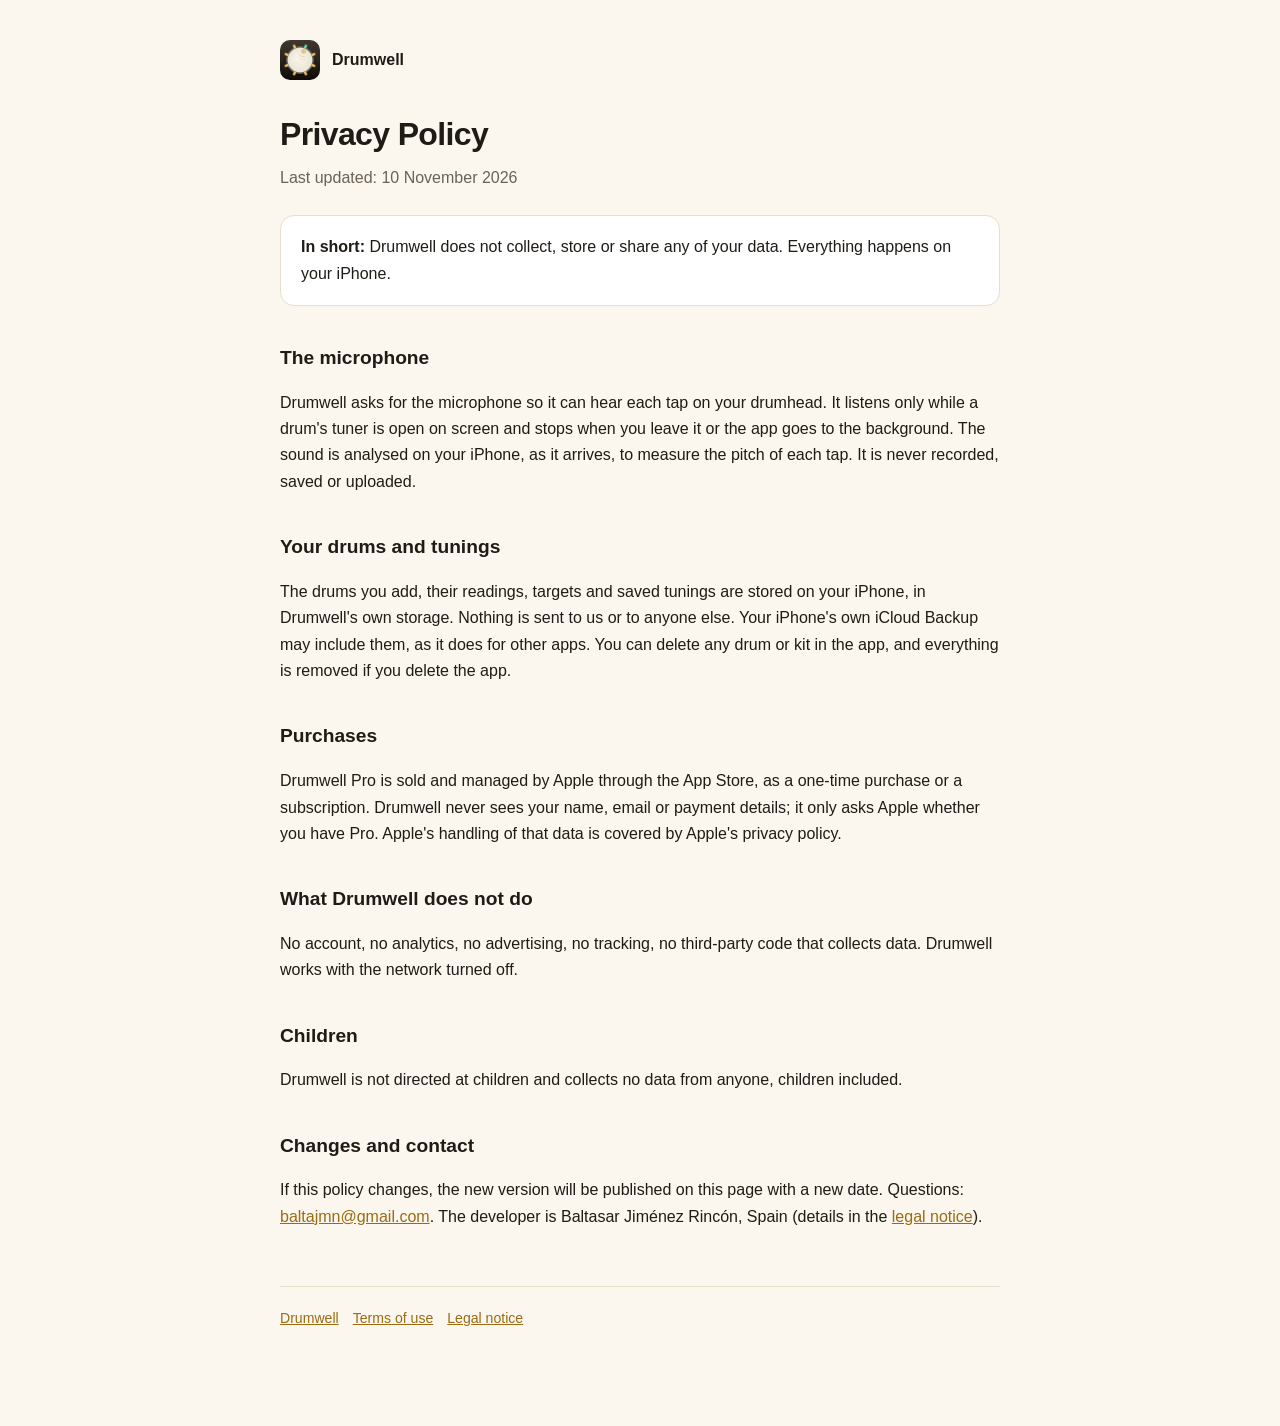
==== privacy/index.html @ eb7dcdca "Web: landing, privacy and terms Co-Authored-By: Claude Opus 5.5 <noreply@anthropic.com>" ====
<!doctype html>
<html lang="en">
<head>
<meta charset="utf-8">
<meta name="viewport" content="width=device-width, initial-scale=1">
<title>Drumwell Privacy Policy</title>
<meta name="description" content="Drumwell does not collect any data. The microphone is analysed on your iPhone and nothing is recorded.">
<link rel="canonical" href="https://drumwell.baltajmn.dev/privacy/">
<link rel="icon" href="/dw/icon-64.png" type="image/png">
<link rel="stylesheet" href="/dw/site.css">
</head>
<body>
<main>
<a class="brand" href="/"><img src="/dw/icon-180.png" alt="">Drumwell</a>
<h1>Privacy Policy</h1>
<p class="lede">Last updated: 10 November 2026</p>

<div class="box"><p><strong>In short:</strong> Drumwell does not collect, store or share any of your data. Everything happens on your iPhone.</p></div>

<h2>The microphone</h2>
<p>Drumwell asks for the microphone so it can hear each tap on your drumhead. It listens only while a drum's tuner is open on screen and stops when you leave it or the app goes to the background. The sound is analysed on your iPhone, as it arrives, to measure the pitch of each tap. It is never recorded, saved or uploaded.</p>

<h2>Your drums and tunings</h2>
<p>The drums you add, their readings, targets and saved tunings are stored on your iPhone, in Drumwell's own storage. Nothing is sent to us or to anyone else. Your iPhone's own iCloud Backup may include them, as it does for other apps. You can delete any drum or kit in the app, and everything is removed if you delete the app.</p>

<h2>Purchases</h2>
<p>Drumwell Pro is sold and managed by Apple through the App Store, as a one-time purchase or a subscription. Drumwell never sees your name, email or payment details; it only asks Apple whether you have Pro. Apple's handling of that data is covered by Apple's privacy policy.</p>

<h2>What Drumwell does not do</h2>
<p>No account, no analytics, no advertising, no tracking, no third-party code that collects data. Drumwell works with the network turned off.</p>

<h2>Children</h2>
<p>Drumwell is not directed at children and collects no data from anyone, children included.</p>

<h2>Changes and contact</h2>
<p>If this policy changes, the new version will be published on this page with a new date. Questions: <a href="mailto:baltajmn@gmail.com?subject=Drumwell%20privacy">baltajmn@gmail.com</a>. The developer is Baltasar Jiménez Rincón, Spain (details in the <a href="/legal.html">legal notice</a>).</p>

<footer><a href="/">Drumwell</a><a href="https://www.apple.com/legal/internet-services/itunes/dev/stdeula/">Terms of use</a><a href="/legal.html">Legal notice</a></footer>
</main>
</body>
</html>
---- dw/site.css ----
:root { --bg: #FBF7EE; --surface: #FFFFFF; --ink: #1F1B16; --muted: #6B6257; --line: #E8DFCD; --accent: #9A6B12; }
@media (prefers-color-scheme: dark) {
  :root { --bg: #161411; --surface: #211E1A; --ink: #F3ECDF; --muted: #B0A595; --line: #37312A; --accent: #E9B44C; }
}
* { box-sizing: border-box; }
body { margin: 0; padding: 40px 20px 96px; background: var(--bg); color: var(--ink);
  font: 16px/1.65 -apple-system, BlinkMacSystemFont, "Segoe UI", Roboto, Helvetica, Arial, sans-serif; }
main { max-width: 720px; margin: 0 auto; }
h1 { font-size: 2rem; font-weight: 650; letter-spacing: -0.02em; margin: 0 0 4px; }
h2 { font-size: 1.2rem; font-weight: 650; margin: 36px 0 8px; }
.brand { display: flex; align-items: center; gap: 12px; margin: 0 0 28px; text-decoration: none; color: var(--ink); font-weight: 650; }
.brand img { width: 40px; height: 40px; border-radius: 10px; }
.lede { color: var(--muted); margin: 0 0 24px; }
.box { background: var(--surface); border: 1px solid var(--line); border-radius: 14px; padding: 18px 20px; margin: 24px 0; }
.box p { margin: 0; }
table { border-collapse: collapse; width: 100%; font-size: 0.94rem; }
th, td { text-align: left; padding: 10px 12px; border-bottom: 1px solid var(--line); vertical-align: top; }
th { color: var(--muted); font-weight: 600; width: 32%; }
a { color: var(--accent); }
footer { color: var(--muted); font-size: 0.88rem; margin-top: 56px; border-top: 1px solid var(--line); padding-top: 20px; }
footer a { margin-right: 14px; }
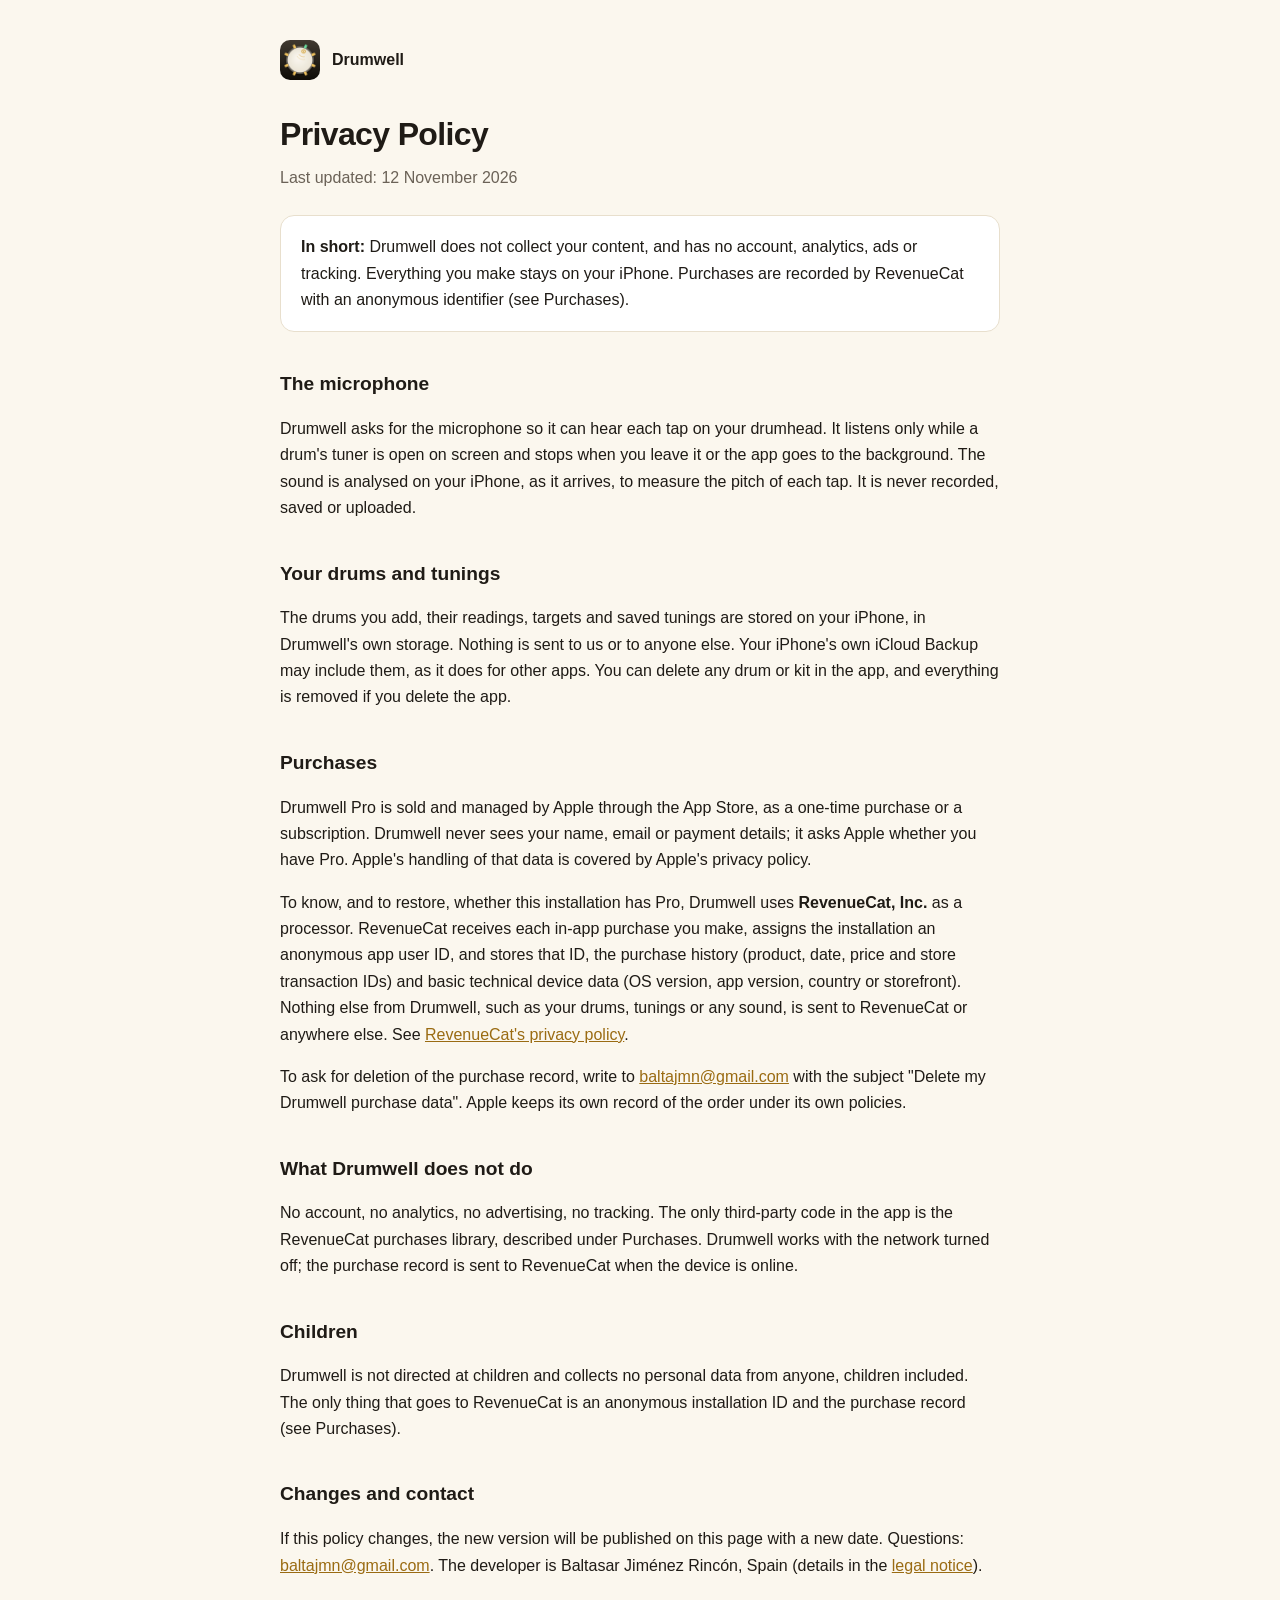
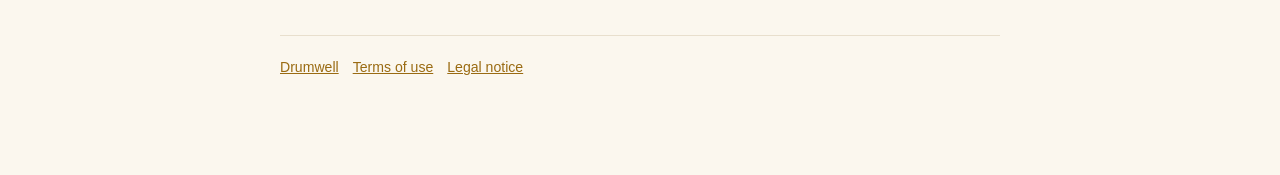
==== commit b71aecee: "Privacy: RevenueCat records purchases Co-Authored-By: Claude Opus 5.5 <noreply@anthropic.com>" ====
--- a/privacy/index.html
+++ b/privacy/index.html
@@ -4,7 +4,7 @@
 <meta charset="utf-8">
 <meta name="viewport" content="width=device-width, initial-scale=1">
 <title>Drumwell Privacy Policy</title>
-<meta name="description" content="Drumwell does not collect any data. The microphone is analysed on your iPhone and nothing is recorded.">
+<meta name="description" content="Drumwell does not collect your content and has no account, analytics, ads or tracking. The microphone is analysed on your iPhone and nothing is recorded. Purchases are recorded by RevenueCat with an anonymous identifier.">
 <link rel="canonical" href="https://drumwell.baltajmn.dev/privacy/">
 <link rel="icon" href="/dw/icon-64.png" type="image/png">
 <link rel="stylesheet" href="/dw/site.css">
@@ -13,9 +13,9 @@
 <main>
 <a class="brand" href="/"><img src="/dw/icon-180.png" alt="">Drumwell</a>
 <h1>Privacy Policy</h1>
-<p class="lede">Last updated: 10 November 2026</p>
+<p class="lede">Last updated: 12 November 2026</p>
 
-<div class="box"><p><strong>In short:</strong> Drumwell does not collect, store or share any of your data. Everything happens on your iPhone.</p></div>
+<div class="box"><p><strong>In short:</strong> Drumwell does not collect your content, and has no account, analytics, ads or tracking. Everything you make stays on your iPhone. Purchases are recorded by RevenueCat with an anonymous identifier (see Purchases).</p></div>
 
 <h2>The microphone</h2>
 <p>Drumwell asks for the microphone so it can hear each tap on your drumhead. It listens only while a drum's tuner is open on screen and stops when you leave it or the app goes to the background. The sound is analysed on your iPhone, as it arrives, to measure the pitch of each tap. It is never recorded, saved or uploaded.</p>
@@ -24,13 +24,15 @@
 <p>The drums you add, their readings, targets and saved tunings are stored on your iPhone, in Drumwell's own storage. Nothing is sent to us or to anyone else. Your iPhone's own iCloud Backup may include them, as it does for other apps. You can delete any drum or kit in the app, and everything is removed if you delete the app.</p>
 
 <h2>Purchases</h2>
-<p>Drumwell Pro is sold and managed by Apple through the App Store, as a one-time purchase or a subscription. Drumwell never sees your name, email or payment details; it only asks Apple whether you have Pro. Apple's handling of that data is covered by Apple's privacy policy.</p>
+<p>Drumwell Pro is sold and managed by Apple through the App Store, as a one-time purchase or a subscription. Drumwell never sees your name, email or payment details; it asks Apple whether you have Pro. Apple's handling of that data is covered by Apple's privacy policy.</p>
+<p>To know, and to restore, whether this installation has Pro, Drumwell uses <strong>RevenueCat, Inc.</strong> as a processor. RevenueCat receives each in-app purchase you make, assigns the installation an anonymous app user ID, and stores that ID, the purchase history (product, date, price and store transaction IDs) and basic technical device data (OS version, app version, country or storefront). Nothing else from Drumwell, such as your drums, tunings or any sound, is sent to RevenueCat or anywhere else. See <a href="https://www.revenuecat.com/privacy" rel="noopener">RevenueCat's privacy policy</a>.</p>
+<p>To ask for deletion of the purchase record, write to <a href="mailto:baltajmn@gmail.com?subject=Delete%20my%20Drumwell%20purchase%20data">baltajmn@gmail.com</a> with the subject "Delete my Drumwell purchase data". Apple keeps its own record of the order under its own policies.</p>
 
 <h2>What Drumwell does not do</h2>
-<p>No account, no analytics, no advertising, no tracking, no third-party code that collects data. Drumwell works with the network turned off.</p>
+<p>No account, no analytics, no advertising, no tracking. The only third-party code in the app is the RevenueCat purchases library, described under Purchases. Drumwell works with the network turned off; the purchase record is sent to RevenueCat when the device is online.</p>
 
 <h2>Children</h2>
-<p>Drumwell is not directed at children and collects no data from anyone, children included.</p>
+<p>Drumwell is not directed at children and collects no personal data from anyone, children included. The only thing that goes to RevenueCat is an anonymous installation ID and the purchase record (see Purchases).</p>
 
 <h2>Changes and contact</h2>
 <p>If this policy changes, the new version will be published on this page with a new date. Questions: <a href="mailto:baltajmn@gmail.com?subject=Drumwell%20privacy">baltajmn@gmail.com</a>. The developer is Baltasar Jiménez Rincón, Spain (details in the <a href="/legal.html">legal notice</a>).</p>
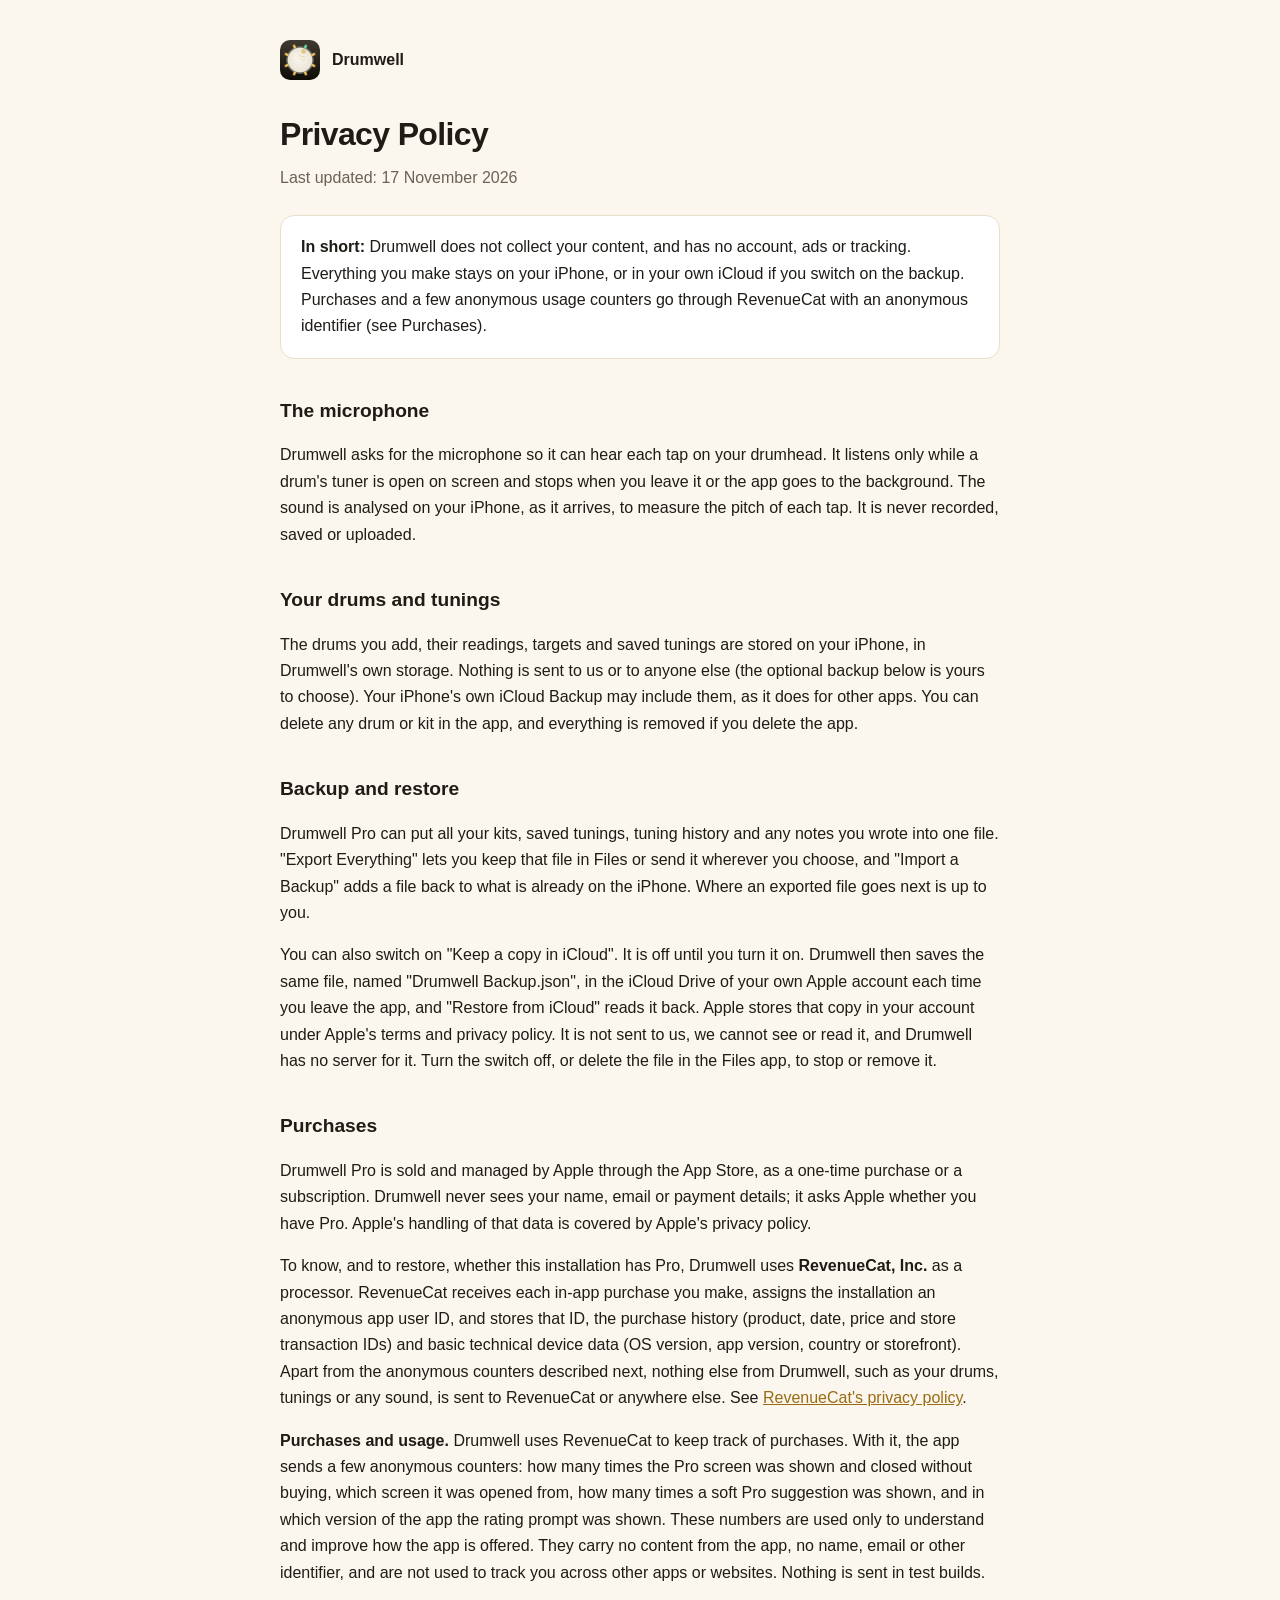
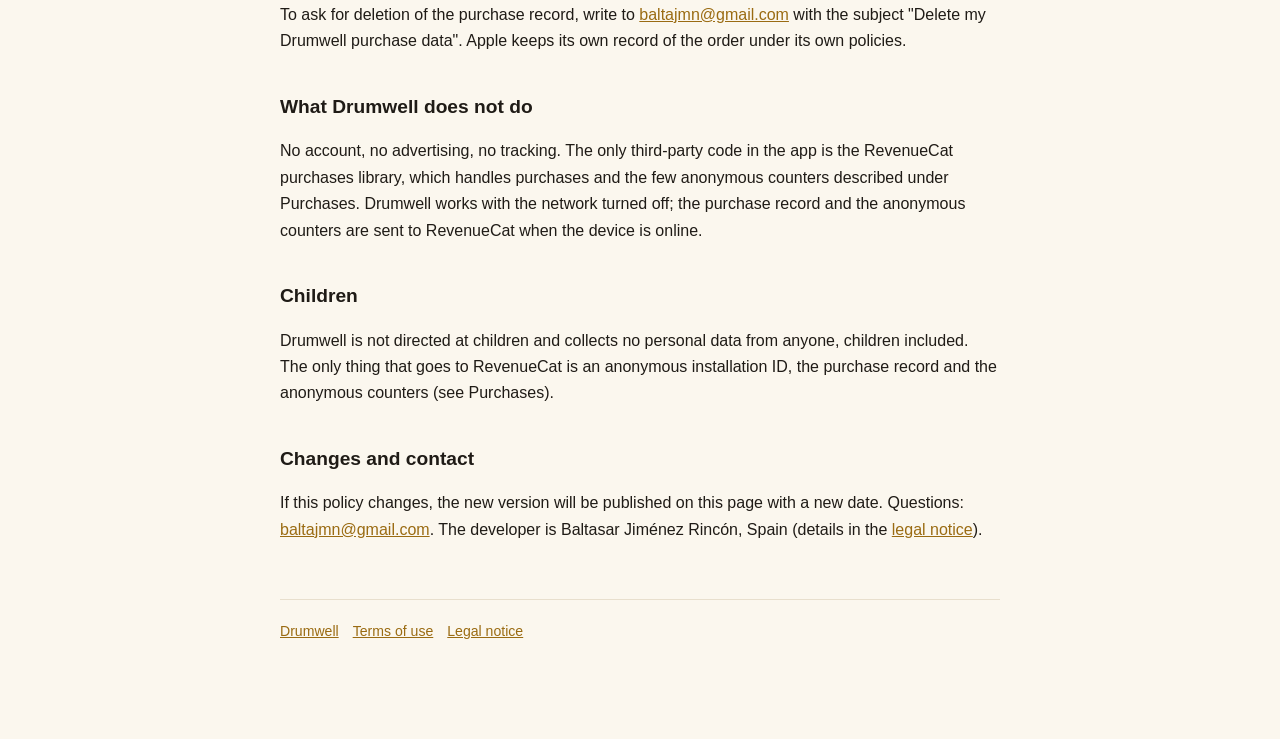
==== commit 7a45dc69: "Privacy 1.4: anonymous usage counters, optional iCloud/file backup Co-Authored-By: Claude Opus 5.5 <" ====
--- a/privacy/index.html
+++ b/privacy/index.html
@@ -4,7 +4,7 @@
 <meta charset="utf-8">
 <meta name="viewport" content="width=device-width, initial-scale=1">
 <title>Drumwell Privacy Policy</title>
-<meta name="description" content="Drumwell does not collect your content and has no account, analytics, ads or tracking. The microphone is analysed on your iPhone and nothing is recorded. Purchases are recorded by RevenueCat with an anonymous identifier.">
+<meta name="description" content="Drumwell does not collect your content and has no account, ads or tracking. The microphone is analysed on your iPhone and nothing is recorded. Purchases and a few anonymous usage counters go through RevenueCat with an anonymous identifier.">
 <link rel="canonical" href="https://drumwell.baltajmn.dev/privacy/">
 <link rel="icon" href="/dw/icon-64.png" type="image/png">
 <link rel="stylesheet" href="/dw/site.css">
@@ -13,26 +13,31 @@
 <main>
 <a class="brand" href="/"><img src="/dw/icon-180.png" alt="">Drumwell</a>
 <h1>Privacy Policy</h1>
-<p class="lede">Last updated: 12 November 2026</p>
+<p class="lede">Last updated: 17 November 2026</p>
 
-<div class="box"><p><strong>In short:</strong> Drumwell does not collect your content, and has no account, analytics, ads or tracking. Everything you make stays on your iPhone. Purchases are recorded by RevenueCat with an anonymous identifier (see Purchases).</p></div>
+<div class="box"><p><strong>In short:</strong> Drumwell does not collect your content, and has no account, ads or tracking. Everything you make stays on your iPhone, or in your own iCloud if you switch on the backup. Purchases and a few anonymous usage counters go through RevenueCat with an anonymous identifier (see Purchases).</p></div>
 
 <h2>The microphone</h2>
 <p>Drumwell asks for the microphone so it can hear each tap on your drumhead. It listens only while a drum's tuner is open on screen and stops when you leave it or the app goes to the background. The sound is analysed on your iPhone, as it arrives, to measure the pitch of each tap. It is never recorded, saved or uploaded.</p>
 
 <h2>Your drums and tunings</h2>
-<p>The drums you add, their readings, targets and saved tunings are stored on your iPhone, in Drumwell's own storage. Nothing is sent to us or to anyone else. Your iPhone's own iCloud Backup may include them, as it does for other apps. You can delete any drum or kit in the app, and everything is removed if you delete the app.</p>
+<p>The drums you add, their readings, targets and saved tunings are stored on your iPhone, in Drumwell's own storage. Nothing is sent to us or to anyone else (the optional backup below is yours to choose). Your iPhone's own iCloud Backup may include them, as it does for other apps. You can delete any drum or kit in the app, and everything is removed if you delete the app.</p>
+
+<h2>Backup and restore</h2>
+<p>Drumwell Pro can put all your kits, saved tunings, tuning history and any notes you wrote into one file. "Export Everything" lets you keep that file in Files or send it wherever you choose, and "Import a Backup" adds a file back to what is already on the iPhone. Where an exported file goes next is up to you.</p>
+<p>You can also switch on "Keep a copy in iCloud". It is off until you turn it on. Drumwell then saves the same file, named "Drumwell Backup.json", in the iCloud Drive of your own Apple account each time you leave the app, and "Restore from iCloud" reads it back. Apple stores that copy in your account under Apple's terms and privacy policy. It is not sent to us, we cannot see or read it, and Drumwell has no server for it. Turn the switch off, or delete the file in the Files app, to stop or remove it.</p>
 
 <h2>Purchases</h2>
 <p>Drumwell Pro is sold and managed by Apple through the App Store, as a one-time purchase or a subscription. Drumwell never sees your name, email or payment details; it asks Apple whether you have Pro. Apple's handling of that data is covered by Apple's privacy policy.</p>
-<p>To know, and to restore, whether this installation has Pro, Drumwell uses <strong>RevenueCat, Inc.</strong> as a processor. RevenueCat receives each in-app purchase you make, assigns the installation an anonymous app user ID, and stores that ID, the purchase history (product, date, price and store transaction IDs) and basic technical device data (OS version, app version, country or storefront). Nothing else from Drumwell, such as your drums, tunings or any sound, is sent to RevenueCat or anywhere else. See <a href="https://www.revenuecat.com/privacy" rel="noopener">RevenueCat's privacy policy</a>.</p>
+<p>To know, and to restore, whether this installation has Pro, Drumwell uses <strong>RevenueCat, Inc.</strong> as a processor. RevenueCat receives each in-app purchase you make, assigns the installation an anonymous app user ID, and stores that ID, the purchase history (product, date, price and store transaction IDs) and basic technical device data (OS version, app version, country or storefront). Apart from the anonymous counters described next, nothing else from Drumwell, such as your drums, tunings or any sound, is sent to RevenueCat or anywhere else. See <a href="https://www.revenuecat.com/privacy" rel="noopener">RevenueCat's privacy policy</a>.</p>
+<p><strong>Purchases and usage.</strong> Drumwell uses RevenueCat to keep track of purchases. With it, the app sends a few anonymous counters: how many times the Pro screen was shown and closed without buying, which screen it was opened from, how many times a soft Pro suggestion was shown, and in which version of the app the rating prompt was shown. These numbers are used only to understand and improve how the app is offered. They carry no content from the app, no name, email or other identifier, and are not used to track you across other apps or websites. Nothing is sent in test builds.</p>
 <p>To ask for deletion of the purchase record, write to <a href="mailto:baltajmn@gmail.com?subject=Delete%20my%20Drumwell%20purchase%20data">baltajmn@gmail.com</a> with the subject "Delete my Drumwell purchase data". Apple keeps its own record of the order under its own policies.</p>
 
 <h2>What Drumwell does not do</h2>
-<p>No account, no analytics, no advertising, no tracking. The only third-party code in the app is the RevenueCat purchases library, described under Purchases. Drumwell works with the network turned off; the purchase record is sent to RevenueCat when the device is online.</p>
+<p>No account, no advertising, no tracking. The only third-party code in the app is the RevenueCat purchases library, which handles purchases and the few anonymous counters described under Purchases. Drumwell works with the network turned off; the purchase record and the anonymous counters are sent to RevenueCat when the device is online.</p>
 
 <h2>Children</h2>
-<p>Drumwell is not directed at children and collects no personal data from anyone, children included. The only thing that goes to RevenueCat is an anonymous installation ID and the purchase record (see Purchases).</p>
+<p>Drumwell is not directed at children and collects no personal data from anyone, children included. The only thing that goes to RevenueCat is an anonymous installation ID, the purchase record and the anonymous counters (see Purchases).</p>
 
 <h2>Changes and contact</h2>
 <p>If this policy changes, the new version will be published on this page with a new date. Questions: <a href="mailto:baltajmn@gmail.com?subject=Drumwell%20privacy">baltajmn@gmail.com</a>. The developer is Baltasar Jiménez Rincón, Spain (details in the <a href="/legal.html">legal notice</a>).</p>
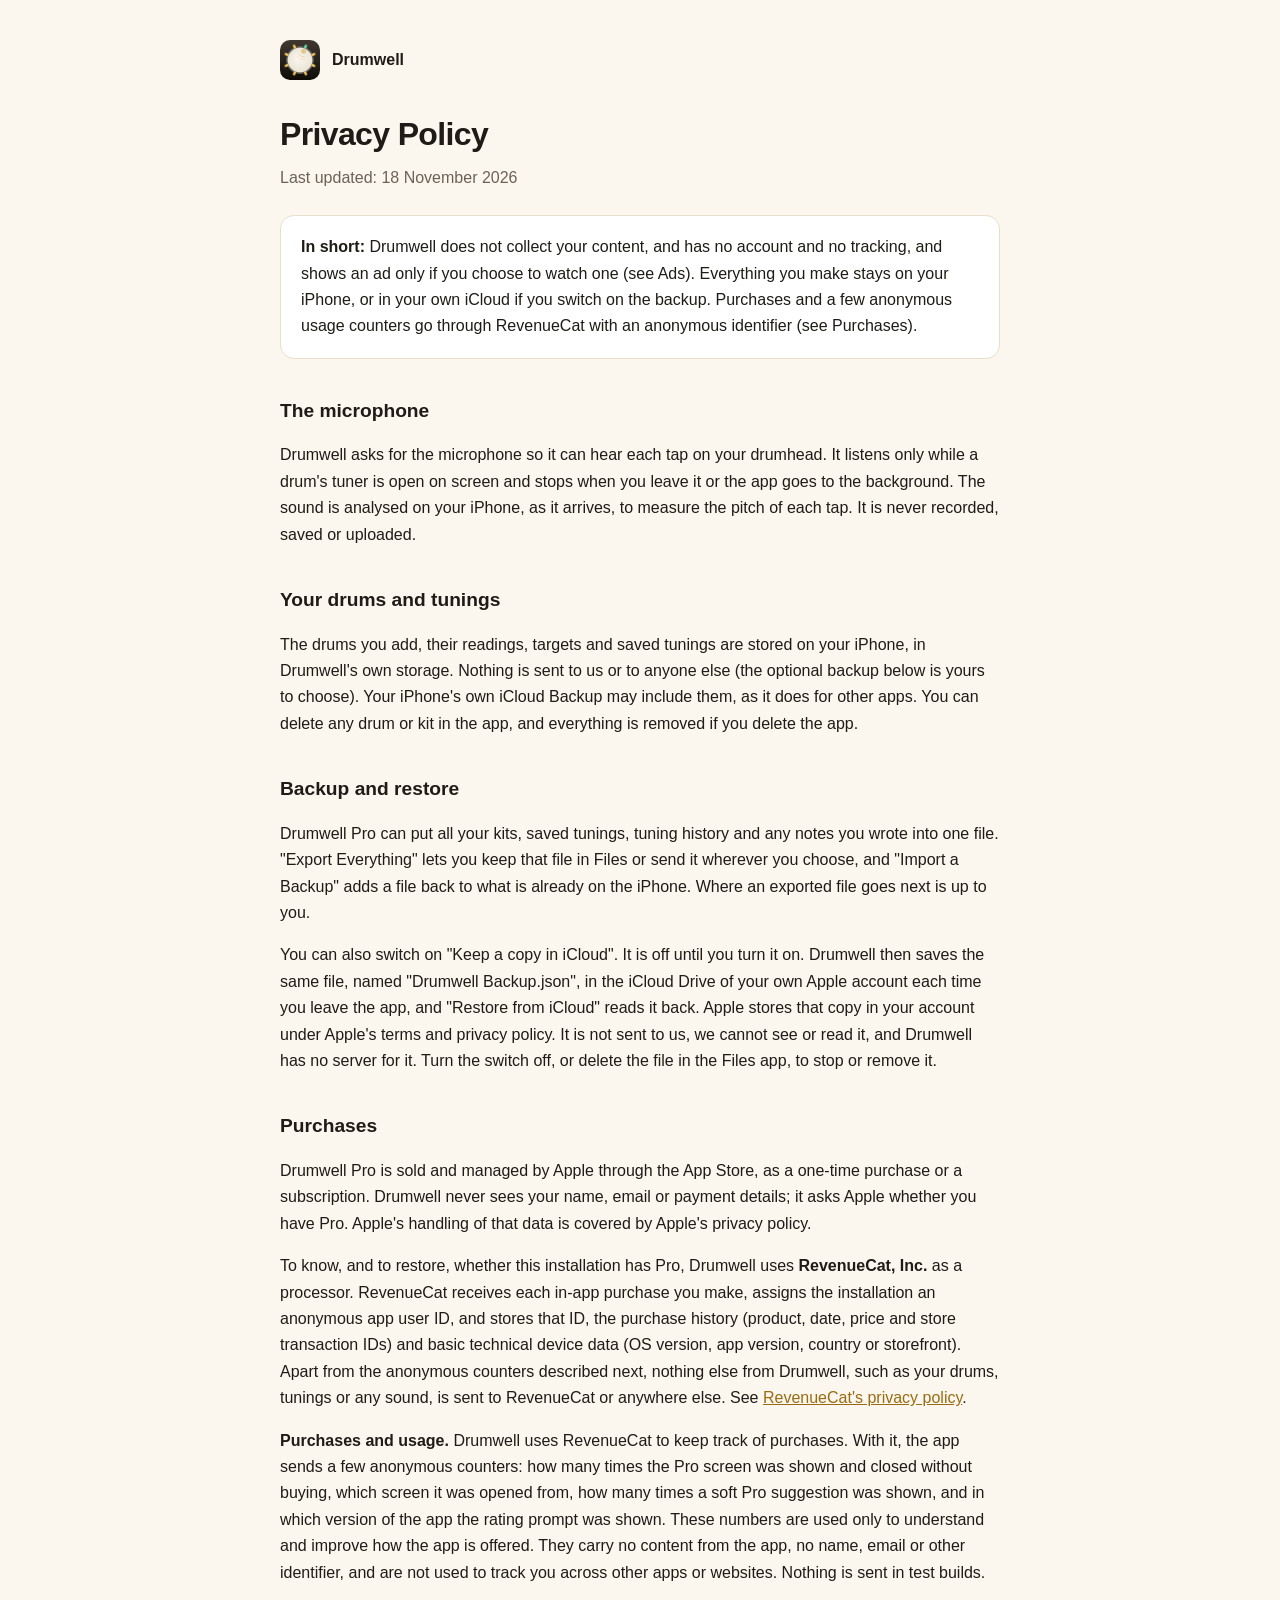
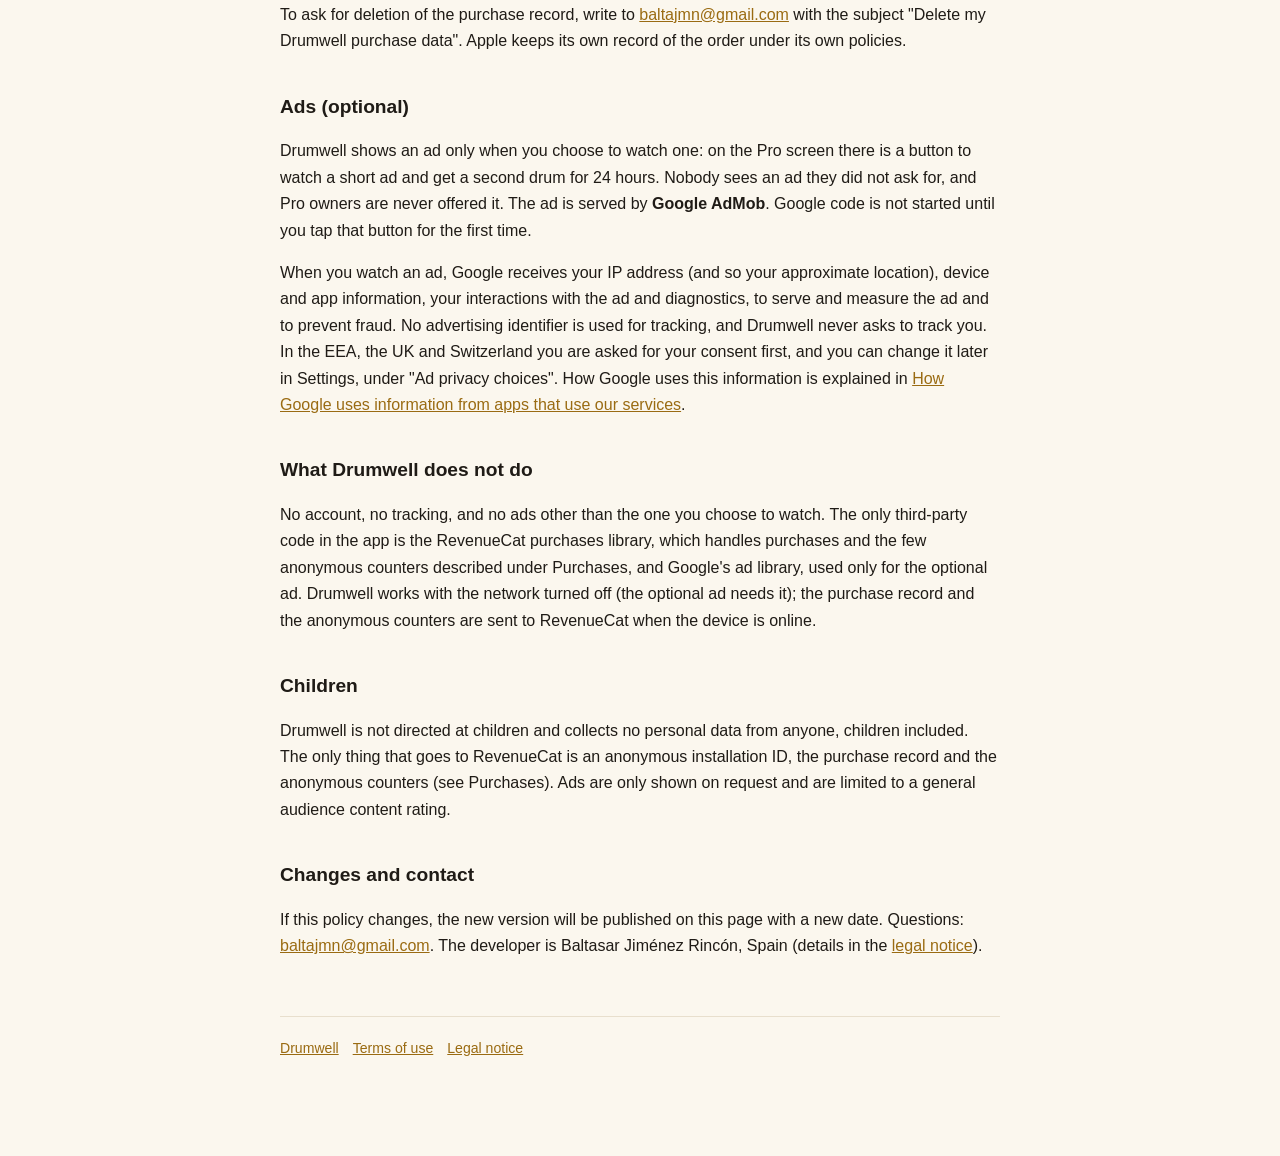
==== commit 2e36f618: "Privacy 1.6: optional rewarded ad (Google AdMob), shown only on request Co-Authored-By: Claude Sonne" ====
--- a/privacy/index.html
+++ b/privacy/index.html
@@ -13,9 +13,9 @@
 <main>
 <a class="brand" href="/"><img src="/dw/icon-180.png" alt="">Drumwell</a>
 <h1>Privacy Policy</h1>
-<p class="lede">Last updated: 17 November 2026</p>
+<p class="lede">Last updated: 18 November 2026</p>
 
-<div class="box"><p><strong>In short:</strong> Drumwell does not collect your content, and has no account, ads or tracking. Everything you make stays on your iPhone, or in your own iCloud if you switch on the backup. Purchases and a few anonymous usage counters go through RevenueCat with an anonymous identifier (see Purchases).</p></div>
+<div class="box"><p><strong>In short:</strong> Drumwell does not collect your content, and has no account and no tracking, and shows an ad only if you choose to watch one (see Ads). Everything you make stays on your iPhone, or in your own iCloud if you switch on the backup. Purchases and a few anonymous usage counters go through RevenueCat with an anonymous identifier (see Purchases).</p></div>
 
 <h2>The microphone</h2>
 <p>Drumwell asks for the microphone so it can hear each tap on your drumhead. It listens only while a drum's tuner is open on screen and stops when you leave it or the app goes to the background. The sound is analysed on your iPhone, as it arrives, to measure the pitch of each tap. It is never recorded, saved or uploaded.</p>
@@ -33,11 +33,15 @@
 <p><strong>Purchases and usage.</strong> Drumwell uses RevenueCat to keep track of purchases. With it, the app sends a few anonymous counters: how many times the Pro screen was shown and closed without buying, which screen it was opened from, how many times a soft Pro suggestion was shown, and in which version of the app the rating prompt was shown. These numbers are used only to understand and improve how the app is offered. They carry no content from the app, no name, email or other identifier, and are not used to track you across other apps or websites. Nothing is sent in test builds.</p>
 <p>To ask for deletion of the purchase record, write to <a href="mailto:baltajmn@gmail.com?subject=Delete%20my%20Drumwell%20purchase%20data">baltajmn@gmail.com</a> with the subject "Delete my Drumwell purchase data". Apple keeps its own record of the order under its own policies.</p>
 
+<h2>Ads (optional)</h2>
+<p>Drumwell shows an ad only when you choose to watch one: on the Pro screen there is a button to watch a short ad and get a second drum for 24 hours. Nobody sees an ad they did not ask for, and Pro owners are never offered it. The ad is served by <strong>Google AdMob</strong>. Google code is not started until you tap that button for the first time.</p>
+<p>When you watch an ad, Google receives your IP address (and so your approximate location), device and app information, your interactions with the ad and diagnostics, to serve and measure the ad and to prevent fraud. No advertising identifier is used for tracking, and Drumwell never asks to track you. In the EEA, the UK and Switzerland you are asked for your consent first, and you can change it later in Settings, under "Ad privacy choices". How Google uses this information is explained in <a href="https://policies.google.com/technologies/partner-sites" rel="noopener">How Google uses information from apps that use our services</a>.</p>
+
 <h2>What Drumwell does not do</h2>
-<p>No account, no advertising, no tracking. The only third-party code in the app is the RevenueCat purchases library, which handles purchases and the few anonymous counters described under Purchases. Drumwell works with the network turned off; the purchase record and the anonymous counters are sent to RevenueCat when the device is online.</p>
+<p>No account, no tracking, and no ads other than the one you choose to watch. The only third-party code in the app is the RevenueCat purchases library, which handles purchases and the few anonymous counters described under Purchases, and Google's ad library, used only for the optional ad. Drumwell works with the network turned off (the optional ad needs it); the purchase record and the anonymous counters are sent to RevenueCat when the device is online.</p>
 
 <h2>Children</h2>
-<p>Drumwell is not directed at children and collects no personal data from anyone, children included. The only thing that goes to RevenueCat is an anonymous installation ID, the purchase record and the anonymous counters (see Purchases).</p>
+<p>Drumwell is not directed at children and collects no personal data from anyone, children included. The only thing that goes to RevenueCat is an anonymous installation ID, the purchase record and the anonymous counters (see Purchases). Ads are only shown on request and are limited to a general audience content rating.</p>
 
 <h2>Changes and contact</h2>
 <p>If this policy changes, the new version will be published on this page with a new date. Questions: <a href="mailto:baltajmn@gmail.com?subject=Drumwell%20privacy">baltajmn@gmail.com</a>. The developer is Baltasar Jiménez Rincón, Spain (details in the <a href="/legal.html">legal notice</a>).</p>
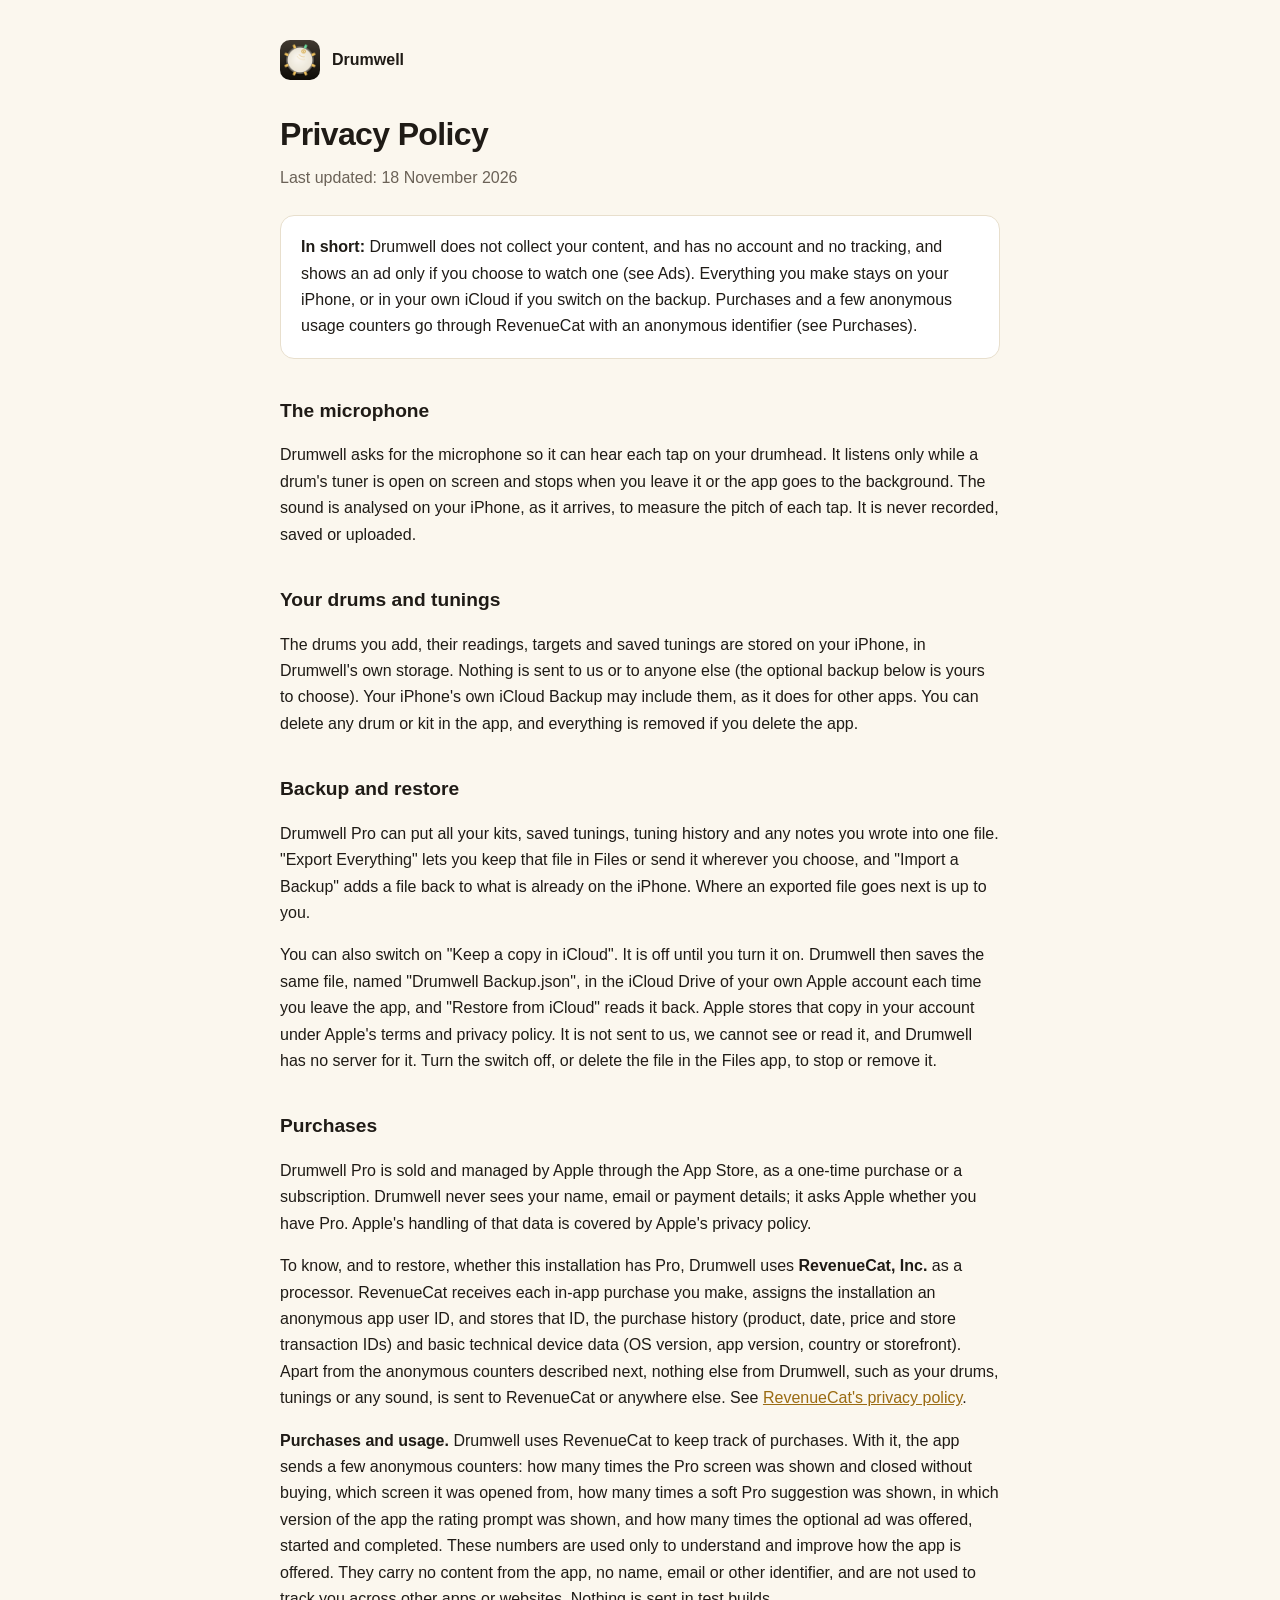
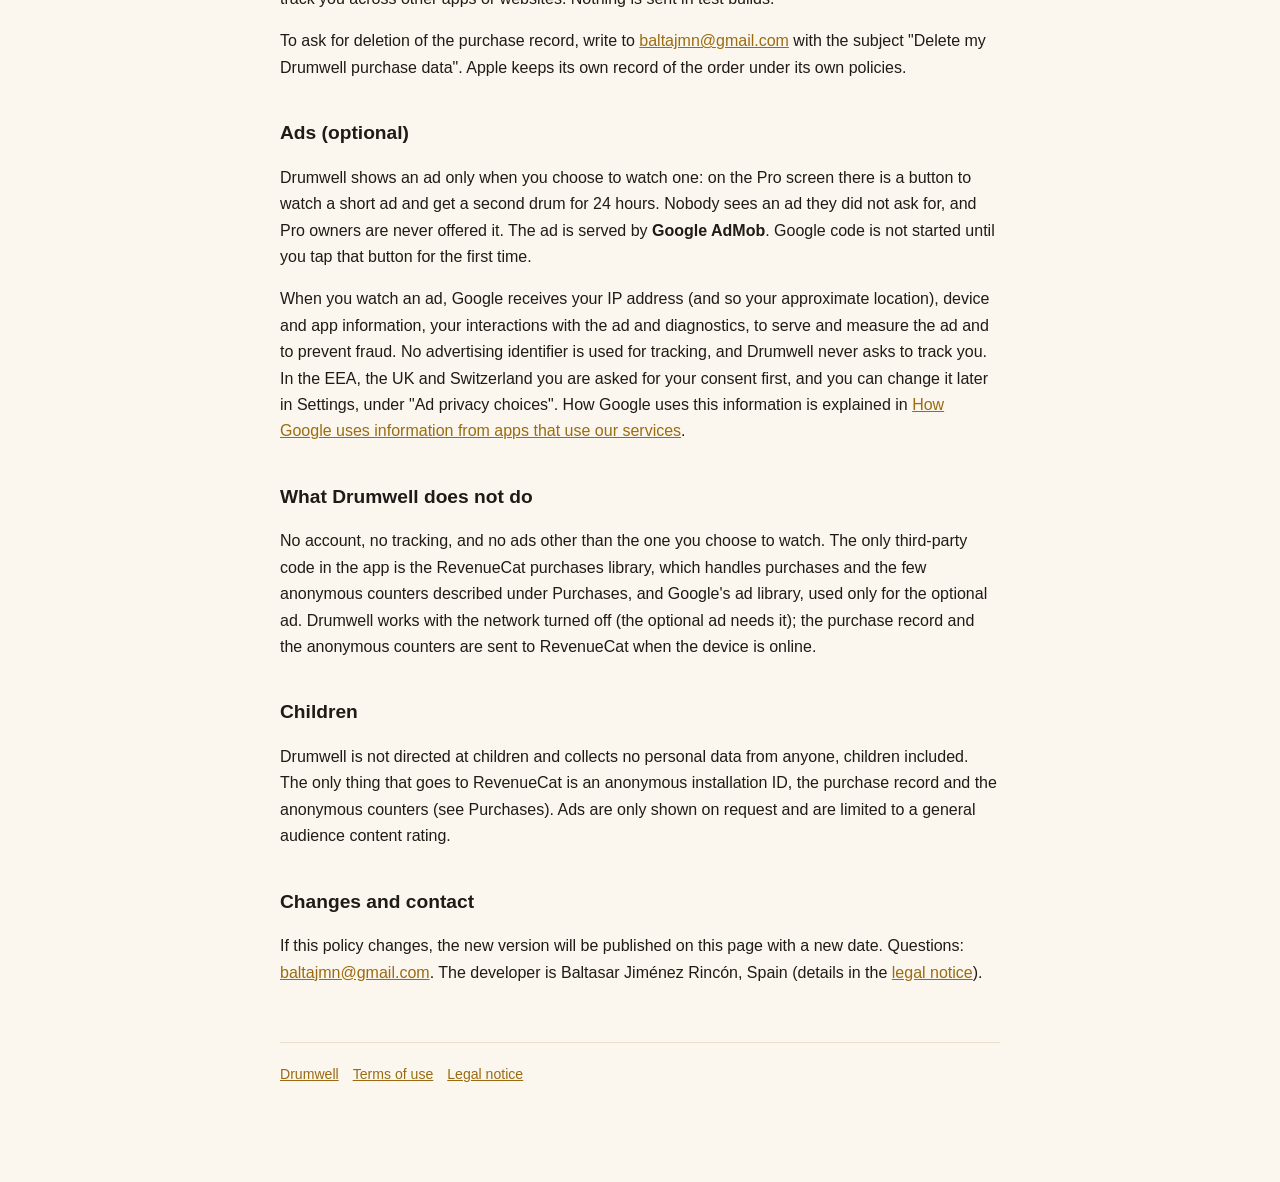
==== commit a5af2c59: "Privacy: meta description and counters mention the optional ad Co-Authored-By: Claude Sonnet 5.5 <no" ====
--- a/privacy/index.html
+++ b/privacy/index.html
@@ -4,7 +4,7 @@
 <meta charset="utf-8">
 <meta name="viewport" content="width=device-width, initial-scale=1">
 <title>Drumwell Privacy Policy</title>
-<meta name="description" content="Drumwell does not collect your content and has no account, ads or tracking. The microphone is analysed on your iPhone and nothing is recorded. Purchases and a few anonymous usage counters go through RevenueCat with an anonymous identifier.">
+<meta name="description" content="Drumwell does not collect your content and has no account or tracking and shows an ad only if you choose to watch one. The microphone is analysed on your iPhone and nothing is recorded. Purchases and a few anonymous usage counters go through RevenueCat with an anonymous identifier.">
 <link rel="canonical" href="https://drumwell.baltajmn.dev/privacy/">
 <link rel="icon" href="/dw/icon-64.png" type="image/png">
 <link rel="stylesheet" href="/dw/site.css">
@@ -30,7 +30,7 @@
 <h2>Purchases</h2>
 <p>Drumwell Pro is sold and managed by Apple through the App Store, as a one-time purchase or a subscription. Drumwell never sees your name, email or payment details; it asks Apple whether you have Pro. Apple's handling of that data is covered by Apple's privacy policy.</p>
 <p>To know, and to restore, whether this installation has Pro, Drumwell uses <strong>RevenueCat, Inc.</strong> as a processor. RevenueCat receives each in-app purchase you make, assigns the installation an anonymous app user ID, and stores that ID, the purchase history (product, date, price and store transaction IDs) and basic technical device data (OS version, app version, country or storefront). Apart from the anonymous counters described next, nothing else from Drumwell, such as your drums, tunings or any sound, is sent to RevenueCat or anywhere else. See <a href="https://www.revenuecat.com/privacy" rel="noopener">RevenueCat's privacy policy</a>.</p>
-<p><strong>Purchases and usage.</strong> Drumwell uses RevenueCat to keep track of purchases. With it, the app sends a few anonymous counters: how many times the Pro screen was shown and closed without buying, which screen it was opened from, how many times a soft Pro suggestion was shown, and in which version of the app the rating prompt was shown. These numbers are used only to understand and improve how the app is offered. They carry no content from the app, no name, email or other identifier, and are not used to track you across other apps or websites. Nothing is sent in test builds.</p>
+<p><strong>Purchases and usage.</strong> Drumwell uses RevenueCat to keep track of purchases. With it, the app sends a few anonymous counters: how many times the Pro screen was shown and closed without buying, which screen it was opened from, how many times a soft Pro suggestion was shown, in which version of the app the rating prompt was shown, and how many times the optional ad was offered, started and completed. These numbers are used only to understand and improve how the app is offered. They carry no content from the app, no name, email or other identifier, and are not used to track you across other apps or websites. Nothing is sent in test builds.</p>
 <p>To ask for deletion of the purchase record, write to <a href="mailto:baltajmn@gmail.com?subject=Delete%20my%20Drumwell%20purchase%20data">baltajmn@gmail.com</a> with the subject "Delete my Drumwell purchase data". Apple keeps its own record of the order under its own policies.</p>
 
 <h2>Ads (optional)</h2>
